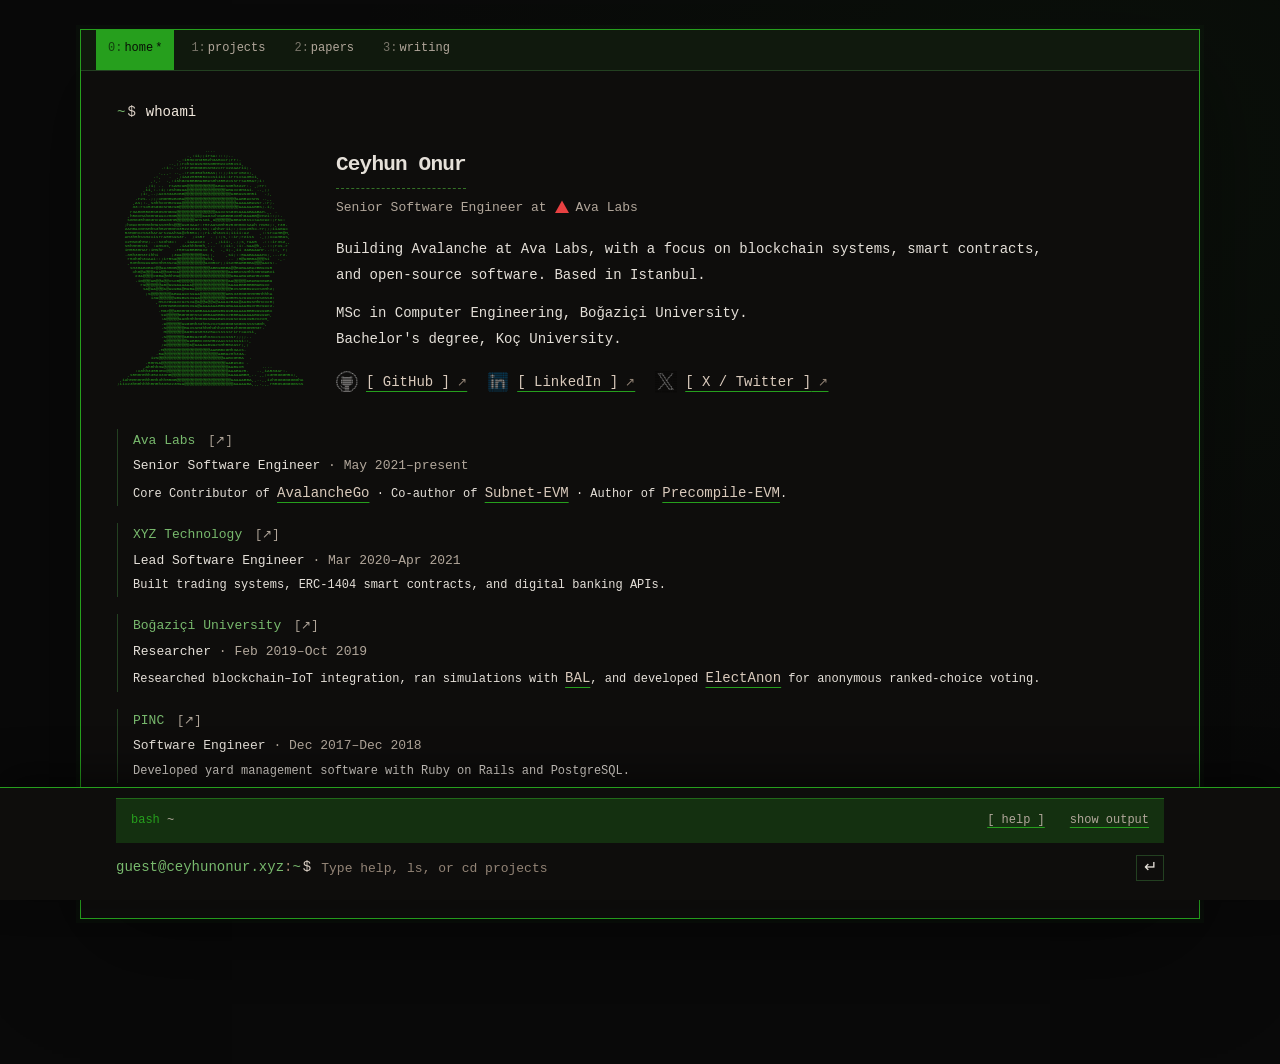
==== index.html @ acf8a9ad "Add personal website" ====
<!doctype html>
<html lang="en">
<head>
  <meta charset="utf-8"><meta name="viewport" content="width=device-width, initial-scale=1"><meta name="color-scheme" content="dark">
  <meta name="description" content="Ceyhun Onur, Senior Software Engineer at Ava Labs, building Avalanche. Selected projects, blockchain research and writing.">
  <title>Home — Ceyhun Onur</title><link rel="icon" href="assets/favicon.svg" type="image/svg+xml"><link rel="stylesheet" href="styles.css">
  <script src="terminal.js" defer></script>
</head>
<body data-shell-directory="/">
  <a class="skip-link" href="#main">Skip to content</a>
  <div class="terminal-session">
    <header class="site-header"><nav class="session-tabs" aria-label="Directories"><a href="index.html" data-directory="/" class="active" aria-current="page"><span class="tab-index">0:</span>home<span class="tab-current" aria-hidden="true">*</span></a><a href="projects/index.html" data-directory="/projects"><span class="tab-index">1:</span>projects<span class="tab-current" aria-hidden="true">*</span></a><a href="papers/index.html" data-directory="/papers"><span class="tab-index">2:</span>papers<span class="tab-current" aria-hidden="true">*</span></a><a href="writing/index.html" data-directory="/writing"><span class="tab-index">3:</span>writing<span class="tab-current" aria-hidden="true">*</span></a></nav><span class="window-title screen-reader-only">~ — bash</span></header>
    <main id="main" class="terminal-body">
<section class="boot-section" id="home" aria-labelledby="home-title">
  <div class="prompt"><span class="prompt-path">~</span><span class="prompt-dollar">$</span><span class="prompt-command">whoami</span></div>
  <div class="identity-output"><pre class="ascii-art ascii-portrait" role="img" aria-label="ASCII portrait of the site owner wearing sunglasses, in three-quarter profile.">                                  ....
                           .,:ii;;irsA::::;..
                       .,:i5H##H3552h3A5XXr;rr:.
                    ..,;;rXhS#99SHGSGMMM22X55Xsi,
                 .:i:. .;rir3MHGGGSSM32XrrX22AArii;.
                .,,,. ..,.:rX5353h35As;::;;isXrX52X;,
              .:,   .  ,;iA32555552XXsiiii:irrsXsA35Xi,
             ,:,.  .,:ishG#9BBBB&amp;BB9SHh3552XssrrsA55Ar;i:
           ,;i; ..  rsAM#9B@@@@@@@@@@@&amp;B9#SGMh322r:. ,;rr:
          ,ii,:.:i;:2ShG99&amp;@@@@@@@@@@@@@@@&amp;B9##GM3Ai. ..,;;
         ;i:,..;A2333&amp;B#BB@@@@@@@@@@@@@@@@@@&amp;BB99SGH5i   .;,
       .r2s..;;;XHGMM9B#B&amp;@@@@@@@@@@@@@@@@@@@@&amp;&amp;BB9#SHs ..,,
      ,As;:.,s3hh##HM#99&amp;@@@@@@@@@@@@@@@@@@@@@&amp;&amp;&amp;&amp;&amp;B99Sr.:r;.
      33:rsX53SGG#SHG#9B@@@@@@@@@@@@@@@@@@@@@@@&amp;&amp;&amp;&amp;&amp;&amp;BBS;.i;,
     r3AMG55GMSHGSHHGG9@@@@@@@@@@@@@@@&amp;9##SSGGS9&amp;&amp;&amp;B&amp;&amp;B&amp;H.,, .
    ,h5G#MAhGHHG99##HGB@@@@@@@@@@&amp;&amp;G32hG9BBBB#GMhG&amp;&amp;BB@#H2i::;:.
    sGHG35hGG3H#9B&amp;G3HB@@@@@@@9HssGi,9@@@@@@&amp;BB9S5ssXsA3#92:;rsX:
   ;hG9#HMMMGhM9SSH5hS@@@&amp;9H3AAr:r5rA9SGHh5253HHG#sA9h HSM2;:,r3H.
   2AHB&amp;#GHSMhS3h52HHGH335223332;ss;:Ahh2rii;:;iXX25hX.rr;;;iiAG&amp;X
   53MGH##SS3hArArs2AAhS&amp;@#h55X;:;ri.sh3Xsi;iiii:A2    ,::srXAHB@M,
   AM3h5hSSH2XisrrA5HS9S3r.  ;is5r  . ;:;s,::ir;r2iss  .,;;XXAHB9s,
   X2MSG3hM2;..:s23h3X:   .iAAAX2X ,. ,;iii:,.;;s,r&amp;&amp;5  .:::ir3S2,,
   s5hHHHH3i  :AHS3s,   .iA3hhhMHh,...  :;ii:,:i:.S&amp;&amp;@h,..::;rXs.r
   iM553HHAr:iMShr    .r5HS9BBBB9#2 i,  .,i;.,ii 3&amp;B&amp;&amp;&amp;Hr..:;:, r;
   .35h3HM3rihhi     ;39&amp;@@@@@@@@&amp;S;;,    ,si;::5&amp;&amp;B&amp;&amp;&amp;&amp;HX;,...r2.
    r53hHh3XAAi::;ir5S&amp;@@@@@@@@@@@9hi,     .. ;M@&amp;BBB&amp;@@@Si   .,.
    ,53MhG9999B#HhM3S#&amp;@@@@@@@@@@@&amp;#G5Xr;;is2MB&amp;BBBB&amp;@@@&amp;&amp;2s:.
     sH3H&amp;B#B9#@@&amp;93MGB@@@@@@@@@@@@@&amp;BB9BBB&amp;@@B9B&amp;&amp;B9#BB9#95
      XhH@&amp;@@@&amp;9&amp;@@G3M#&amp;@@@@@@@@@@@@@@@@@@@&amp;&amp;BB#SSMhh3HHG9B#i
       23&amp;@@@@#GB&amp;@BhhM9@@@@@@@@@@@@@@@@@@@@&amp;B&amp;&amp;B99B9H52#BB
       .iG@@@&amp;B@@&amp;@@#S#B@@@@@@@@@@@@@@@@@@@&amp;&amp;@@@@@&amp;B9B9GG9B9
         r9@@@@@@&amp;B@&amp;99&amp;&amp;&amp;&amp;&amp;&amp;@@@@@@@@@@@@@@&amp;&amp;&amp;&amp;BBBBBBB&amp;B9##
          s&amp;@&amp;&amp;@@@&amp;@&amp;99B&amp;@B9B&amp;@@@@@@@@@@@@@@B#SSBBB999#SGHh2;
           ;S@@@@@@@@&amp;B9&amp;&amp;9#S9&amp;&amp;@@@@@@@@@@&amp;BS33HGGHHHMMHhhhA
             i39@@@@@@9B9B9S#9&amp;&amp;@@@@@@@@@@9GMMSS#999###SGSSG:
               ,HS##G9&amp;##9#S#&amp;@&amp;@@&amp;@@&amp;@&amp;&amp;&amp;9#B&amp;&amp;@&amp;&amp;B9SMhH###M;
                iHMHSBB#GGGS#9&amp;@&amp;&amp;&amp;&amp;&amp;&amp;&amp;BB99B&amp;&amp;&amp;&amp;&amp;&amp;B9#HM#99#2.
                .MG#@@&amp;BGHHGSS9BB&amp;&amp;&amp;&amp;&amp;B9B999B&amp;&amp;&amp;&amp;&amp;BBB99999BX
                 s9@@@@@BGHHGHSS#9BB&amp;&amp;BBB9##BBB&amp;&amp;&amp;&amp;&amp;&amp;B9999H,
                 :&amp;@@@@@&amp;9GhHhhMMG9SB&amp;&amp;B9S#99S#999#9B####H,
                 .9@@@@@@&amp;9GGMh33hHS###SGGGGGSGGGSSSSSGGh,
                 .S@@@@@@@B9#SSM3hhMh3hh225552hMMHGHMM3r.
                  H@@@@@@@&amp;9BS9SHH325AXsssssrirrXAXsi,
                 .S@@@@@@@&amp;BB99#GGh33XXsXXsssr;;;;..
                  S@@@@@@@@&amp;9BBB##GSM52AAXssXsssi::,
                 ;9@@@@@@@@@&amp;@&amp;&amp;&amp;&amp;&amp;B99#SHh552Asr;,;
                .M@@@@@@@@@@@@@@@@@@&amp;&amp;BBB#GMh3AXs.
               .5&amp;@@@@@@@@@@@@@@@@@@@@@&amp;BB9#Hh33A.
             i2S@@@@@@@@@@@@@@@@@@@@@@@@@&amp;&amp;B#GMMA  .
           .5HHS&amp;@@@@@@@@@@@@@@@@@@@@@@@@@&amp;&amp;B9SGX .
          ,AhMhhH9@@@@@@@@@@@@@@@@@@@@@@@@@&amp;&amp;B9#5       ....
       :X3hh33553M#@@@@@@@@@@@@@@@@@@@@@@@@&amp;&amp;&amp;B9#5.   ..,iA533Ar:.
    ,s5MHHMhh352333HB@@@@@@@@@@@@@@@@@@@@@@&amp;&amp;&amp;&amp;&amp;BBM,.. ,,;X3MHGGGM5X;,
 ,iAhMMHHHMhhMMh3hh55GB@@@@@@@@@@@@@@@@@@@@@&amp;&amp;&amp;&amp;&amp;BBA,,..,,i2hHGGGGGGGGhA
;iiX23hMMhhhhMHMh335223H9&amp;@@@@@@@@@@@@@@@@@@@&amp;&amp;&amp;&amp;&amp;BA,,,.,,,r5MGSGGGGGSSS</pre><div class="identity-info"><h1 id="home-title">Ceyhun Onur</h1><p class="identity-subtitle">Senior Software Engineer at <a href="https://www.avalabs.org/"><img class="site-favicon" src="assets/favicons/ava-ascii.svg" alt="" width="16" height="16" decoding="async">Ava Labs</a></p><div class="bio-output" id="about"><p>Building Avalanche at Ava Labs, with a focus on blockchain systems, smart contracts, and open-source software. Based in Istanbul.</p><p>MSc in Computer Engineering, Boğaziçi University.<br>Bachelor's degree, Koç University.</p></div><div id="links" class="social-output" aria-label="Social and contact links"><a class="placeholder-link" href="https://github.com/ceyonur"><img class="site-favicon" src="assets/favicons/github-ascii.svg" alt="" width="22" height="22" decoding="async">[ GitHub ]<span aria-hidden="true"> ↗</span></a><a class="placeholder-link" href="https://www.linkedin.com/in/ceyonur"><img class="site-favicon" src="assets/favicons/linkedin-ascii.svg" alt="" width="22" height="22" decoding="async">[ LinkedIn ]<span aria-hidden="true"> ↗</span></a><a class="placeholder-link" href="https://x.com/jceyonur"><img class="site-favicon" src="assets/favicons/x-ascii.svg" alt="" width="22" height="22" decoding="async">[ X / Twitter ]<span aria-hidden="true"> ↗</span></a></div></div></div>
<dl class="career-list" aria-label="Work history"><div><dt>Ava Labs <a class="company-link" href="https://www.avalabs.org/" aria-label="Ava Labs website" title="Ava Labs website">[↗]</a></dt><dd>Senior Software Engineer <span class="career-dates">· May 2021–present</span></dd><dd class="comment">Core Contributor of <a class="placeholder-link" href="projects/index.html#project-avalanchego">AvalancheGo</a> · Co-author of <a class="placeholder-link" href="projects/index.html#project-subnet-evm">Subnet-EVM</a> · Author of <a class="placeholder-link" href="projects/index.html#project-precompile-evm">Precompile-EVM</a>.</dd></div><div><dt>XYZ Technology <a class="company-link" href="https://xyzteknoloji.com/" aria-label="XYZ Technology website" title="XYZ Technology website">[↗]</a></dt><dd>Lead Software Engineer <span class="career-dates">· Mar 2020–Apr 2021</span></dd><dd class="comment">Built trading systems, ERC-1404 smart contracts, and digital banking APIs.</dd></div><div><dt>Boğaziçi University <a class="company-link" href="https://bogazici.edu.tr/" aria-label="Boğaziçi University website" title="Boğaziçi University website">[↗]</a></dt><dd>Researcher <span class="career-dates">· Feb 2019–Oct 2019</span></dd><dd class="comment">Researched blockchain–IoT integration, ran simulations with <a class="placeholder-link" href="projects/index.html#project-bal">BAL</a>, and developed <a class="placeholder-link" href="projects/index.html#project-electanon">ElectAnon</a> for anonymous ranked-choice voting.</dd></div><div><dt>PINC <a class="company-link" href="https://kaleris.com/company/about/" aria-label="PINC company information at Kaleris" title="PINC company information at Kaleris">[↗]</a></dt><dd>Software Engineer <span class="career-dates">· Dec 2017–Dec 2018</span></dd><dd class="comment">Developed yard management software with Ruby on Rails and PostgreSQL.</dd></div><div><dt>Özgür Yazılım A.Ş. <a class="company-link" href="https://www.ozguryazilim.com.tr/" aria-label="Özgür Yazılım website" title="Özgür Yazılım website">[↗]</a></dt><dd>Software Engineer <span class="career-dates">· Sep 2015–Dec 2018</span></dd><dd class="comment">Built Java EE applications, including <a class="placeholder-link" href="https://github.com/ozguryazilimas/tekir4">Tekir</a>, and open-source platform extensions.</dd></div></dl>
</section>
<details id="command-console" class="command-console"><summary><span class="prompt"><span class="prompt-path">~</span><span class="prompt-dollar">$</span><span class="prompt-command">help <span class="block-cursor" aria-hidden="true"></span></span></span><span class="command-invitation">command reference <span class="command-state" aria-hidden="true"></span></span></summary><div class="command-help" id="command-help"><p class="comment command-help-intro"># Select a command to run it. Keyboard: Tab to select, Enter to open.</p><nav class="command-choices" aria-label="Terminal commands"><a class="command-choice" href="index.html"><code>cd ~</code><span>home directory</span><b aria-hidden="true">↵</b></a><a class="command-choice" href="projects/index.html"><code>cd ~/projects</code><span>selected repositories</span><b aria-hidden="true">↵</b></a><a class="command-choice" href="papers/index.html"><code>cd ~/papers</code><span>publications & research</span><b aria-hidden="true">↵</b></a><a class="command-choice" href="writing/index.html"><code>cd ~/writing</code><span>posts &amp; proposals</span><b aria-hidden="true">↵</b></a><a class="command-choice" href="index.html"><code>whoami</code><span>read the bio</span><b aria-hidden="true">↵</b></a><a class="command-choice" href="#links"><code>cat ~/links.txt</code><span>socials & contact</span><b aria-hidden="true">↵</b></a></nav><details class="tree-command"><summary><code>tree ~</code><span>show the directory tree</span></summary><ul class="directory-tree" aria-label="Website directory tree"><li><span aria-hidden="true">├── </span><a href="projects/index.html">projects/</a></li><li><span aria-hidden="true">├── </span><a href="papers/index.html">papers/</a></li><li><span aria-hidden="true">├── </span><a href="writing/index.html">writing/</a><ul><li><span aria-hidden="true">│   ├── </span><a href="writing/index.html#precompile-evm-post">precompile-evm.txt</a></li><li><span aria-hidden="true">│   ├── </span><a href="writing/index.html#subnet-evm-durango-post">subnet-evm-durango.txt</a></li><li><span aria-hidden="true">│   ├── </span><a href="writing/index.html#acp-224">acp-224.md</a></li><li><span aria-hidden="true">│   └── </span><a href="writing/index.html#acp-131">acp-131.md</a></li></ul></li><li><span aria-hidden="true">└── </span><a href="#links">links.txt</a></li></ul></details></div></details>

</main>
    <footer class="typed-console" id="typed-console" aria-label="Interactive website terminal" hidden>
  <div class="terminal-dock-inner">
    <div class="terminal-dock-toolbar status-bar"><span>~</span><nav class="window-actions terminal-actions" aria-label="Terminal actions"><a class="help-jump" href="#command-help">[ help ]</a><button id="terminal-toggle" type="button" aria-controls="terminal-panel" aria-expanded="false">show output</button></nav></div>
    <div id="terminal-panel" hidden><div id="terminal-output" class="terminal-transcript" role="log" aria-live="polite" aria-label="Command output"></div><p class="typed-keyboard-hint" id="terminal-keyboard-hint">Enter: run · Tab: complete · ↑/↓: history</p></div>
    <form id="terminal-form" class="typed-form"><label class="typed-prompt" id="terminal-open" for="terminal-input"><span class="prompt-user">guest@ceyhunonur.xyz</span><span class="prompt-colon">:</span><span class="prompt-path" id="typed-path">~</span><span class="prompt-dollar">$</span></label><input id="terminal-input" type="text" name="command" maxlength="200" placeholder="Type help, ls, or cd projects" autocomplete="off" autocapitalize="off" spellcheck="false" aria-label="Terminal command"><button class="terminal-submit" type="submit" aria-label="Run command">↵</button></form>
  </div>
</footer>
  </div>
  
  
</body>
</html>
---- styles.css ----
/* Static terminal with an optional local command helper. Permanent accent: #269F1D. */
:root {
  --accent: #269F1D;
  --on-accent: #081006;
  --bg: #090909;
  --screen: #0e0d0c;
  --text: #e5e0d9;
  --muted: #b2a79b;
  --faint: #938476;
  --line: color-mix(in srgb, var(--accent) 24%, #222222);
  --accent-wash: color-mix(in srgb, var(--accent) 35%, #0e0d0c);
  --mono: 'Cascadia Code', 'SFMono-Regular', Consolas, 'Liberation Mono', monospace;
  color-scheme: dark;
}
* { box-sizing: border-box; }
html { scroll-behavior: smooth; scroll-padding-top: 24px; }
body {
  margin: 0;
  min-height: 100vh;
  background: radial-gradient(ellipse at 85% 15%, color-mix(in srgb, var(--accent) 5%, transparent), transparent 50%), var(--bg);
  color: var(--text);
  font:14px/1.8 var(--mono);
  -webkit-font-smoothing: antialiased;
  padding: 29px 36px 22px;
}
a { color: inherit; text-decoration: none; }
a:hover { color: #fff; }
a:focus-visible, summary:focus-visible { outline: 1px solid #c6b9ac; outline-offset: 5px; }
::selection { background: var(--accent); color: var(--on-accent, #fff); }
h1,h2,p,pre,blockquote,dl,dd,ul { margin: 0; }
ul { list-style: none; padding: 0; }
pre { font-family: var(--mono); }
.skip-link { position: fixed; top: -80px; left: 30px; z-index: 5; background: var(--accent); padding: 8px 15px; }
.skip-link:focus { top: 10px; }
.desktop-label, .desktop-footer {
  max-width: 1120px; margin: 0 auto; display: flex; justify-content: space-between; align-items: center;
  color: var(--faint); font-size: 12px; line-height: 1.5; letter-spacing: .8px;
}
.desktop-label { margin-bottom: 13px; }
.desktop-label span:first-child::before { content: ''; display: inline-block; width: 5px; height: 5px; background: var(--accent); margin-right: 9px; }
.desktop-footer { margin-top: 13px; font-size: 12px; letter-spacing: .2px; }
.terminal-session {
  max-width: 1120px; margin: 0 auto; border: 1px solid var(--accent); background: var(--screen);
  box-shadow: 0 0 0 4px color-mix(in srgb, var(--accent) 4%, transparent), 0 30px 100px #0006; min-width: 0;
}
.window-bar {
  height: 36px; display: grid; grid-template-columns: 110px 1fr 110px; align-items: center;
  background: color-mix(in srgb, var(--accent) 24%, #0e0d0c); border-bottom: 1px solid color-mix(in srgb, var(--accent) 60%, #1a1714); padding: 0 15px; gap: 12px;
}
.window-controls { display: flex; gap: 6px; }
.window-controls i { width: 7px; height: 7px; display: block; border: 1px solid color-mix(in srgb, var(--accent) 65%, #8a7b6e); }
.window-controls i:first-child { background: var(--accent); border-color: var(--accent); }
.window-title { font-size: 12px; text-align: center; color: #bba89b; overflow: hidden; white-space: nowrap; text-overflow: ellipsis; }
.window-mode { color: var(--faint); font-size: 12px; text-align: right; }
.session-tabs { display: flex; flex-wrap: wrap; align-items: stretch; min-height: 37px; background: color-mix(in srgb, var(--accent) 8%, #0e0d0c); border-bottom: 1px solid var(--line); padding: 0 15px; gap: 5px; }
.session-name { font-size: 12px; line-height: 37px; color: var(--muted); margin-right: 21px; }
.session-tabs a { font-size: 12px; padding: 8px 12px; color: var(--muted); border-bottom: 2px solid transparent; display: flex; gap: 2px; align-items: center; }
.session-tabs a.active { background: var(--accent); border-color: var(--accent); color: var(--on-accent, #f4e5dc); }
.session-tabs a:hover { background: color-mix(in srgb, var(--accent) 40%, #181511); color: #fff; }
.session-tabs a.active:hover { background: var(--accent); }
.tab-index { opacity: .65; }
.location-bar { display: flex; justify-content: space-between; align-items: center; gap: 14px; padding: 16px 36px 0; }
.breadcrumb { display: flex; flex-wrap: wrap; gap: 9px; color: var(--muted); font-size: 12px; }
.breadcrumb a { text-decoration: underline; text-decoration-color: var(--accent); text-underline-offset: 4px; }
.breadcrumb>span:not(:last-child) { color: var(--faint); }
.sample-badge { font-size: 12px; letter-spacing: .8px; color: var(--faint); white-space: nowrap; }
.terminal-body { padding: 28px 36px 24px; min-height: 520px; position: relative; }
.prompt { display: flex; flex-wrap: wrap; align-items: baseline; font-size: 12px; line-height: 1.9; }
.prompt-user { color: #d3bbae; }
.at, .prompt-colon { color: #9d7d69; }
.prompt-path { color: #b8a69a; }
.prompt-dollar { color: #d6cbc1; margin: 0 10px 0 2px; }
.prompt-command { color: #f2e9de; overflow-wrap: anywhere; }
.identity-output { display: grid; grid-template-columns: 286px minmax(0,1fr); gap: 35px; padding: 26px 0 16px; align-items: center; }
.ascii-art { font:16px/1.21 var(--mono); letter-spacing: 0; white-space: pre; color: var(--accent); text-shadow: 0 0 24px color-mix(in srgb, var(--accent) 20%, transparent); }
.identity-info { max-width: 510px; }
.identity-info h1 { font-size: 21px; line-height: 1.5; font-weight: 600; letter-spacing: -.8px; display: inline-block; padding-bottom: 7px; border-bottom: 1px dashed color-mix(in srgb, var(--accent) 55%, #443b33); }
.identity-subtitle { font-size: 12px; color: var(--muted); margin-top: 7px; }
.profile-data { margin-top: 15px; font-size: 12px; }
.profile-data>div { display: grid; grid-template-columns: 80px 1fr; gap: 12px; margin-top: 3px; }
.profile-data dt { color: var(--faint); }
.profile-data dt::after { content: ':'; }
.profile-data dd { color: var(--text); }
.status-square { width: 5px; height: 5px; display: inline-block; margin-left: 8px; background: var(--accent); vertical-align: middle; }
.terminal-section { margin-top: 30px; scroll-margin-top: 25px; }
.command-output { padding: 12px 0 0 17px; border-left: 1px solid color-mix(in srgb, var(--accent) 36%, #211d18); margin: 10px 0 0 0; }
.bio-output { max-width: 790px; font-size: 12px; line-height: 1.9; }
.comment { color: var(--faint); font-size: 12px; line-height: 1.9; }
.bio-output .comment { margin-top: 11px; }
.output-caption { font-weight: 400; font-size: 12px; color: var(--faint); margin: 10px 0 7px; }
.file-list { border-top: 1px solid var(--line); border-bottom: 1px solid var(--line); margin-top: 10px; }
.file-row { display: grid; grid-template-columns: 94px 48px minmax(160px,1fr) minmax(180px,1.25fr) 18px; align-items: baseline; column-gap: 17px; padding: 11px 10px; font-size: 12px; border-bottom: 1px solid color-mix(in srgb, var(--accent) 14%, #22201c); }
.file-row:last-child { border-bottom: 0; }
.file-row:hover { background: color-mix(in srgb, var(--accent) 9%, transparent); }
.permissions { color: var(--faint); font-size: 12px; }
.file-owner { color: var(--muted); font-size: 12px; }
.file-name { color: #e5cdbb; font-weight: 500; width: fit-content; text-decoration: underline; text-decoration-color: var(--accent); text-underline-offset: 5px; text-decoration-thickness: 2px; overflow-wrap: anywhere; }
.file-name:hover { color: #fff; background: var(--accent); }
.file-description { color: var(--muted); font-size: 12px; }
.file-arrow { color: #a17c65; text-align: right; font-size: 12px; }
.social-output { display: flex; flex-wrap: wrap; gap: 24px; padding: 12px 0 0 17px; }
.placeholder-link { color: #d9cabc; font-size: 12px; display: inline-block; text-decoration: underline; text-decoration-color: var(--accent); text-underline-offset: 5px; }
.placeholder-link>span { color: var(--faint); font-size: 12px; }
.placeholder-link:hover { color: #fff; background: color-mix(in srgb, var(--accent) 20%, transparent); }
.exit-prompt { margin-top: 33px; padding-top: 14px; border-top: 1px solid var(--line); display: flex; justify-content: space-between; align-items: baseline; gap: 16px; }
.block-cursor { display: inline-block; width: 7px; height: 12px; background: var(--accent); vertical-align: middle; animation: cursor 1.5s steps(1) infinite; }
.navigation-hint { font-size: 12px; color: var(--faint); text-align: right; }
.status-bar { display: flex; align-items: center; gap: 16px; padding: 8px 15px; border-top: 1px solid color-mix(in srgb, var(--accent) 60%, #1a1714); background: color-mix(in srgb, var(--accent) 24%, #0e0d0c); color: #a99483; font-size: 12px; }
.status-bar>a { color: #e1c7b7; }
.status-right { margin-left: auto; }
.footer-divider { color: color-mix(in srgb, var(--accent) 40%, #695c4f); margin: 0 12px; }
.template-notice { display: none; padding: 18px; background: color-mix(in srgb, var(--accent) 25%, #13120f); border: 1px solid var(--accent); margin-top: 24px; scroll-margin-top: 24px; }
.template-notice:target { display: block; }
.template-notice h2 { font-size: 12px; font-weight: 500; }
.template-notice p { font-size: 12px; color: var(--muted); max-width: 700px; margin: 8px 0 12px; }
.template-notice a { font-size: 12px; text-decoration: underline; text-underline-offset: 4px; }
.parent-command { display: inline-flex; gap: 9px; font-size: 12px; color: var(--text); margin-bottom: 28px; }
.parent-command>span:first-child { color: var(--faint); }
.parent-command:hover { background: color-mix(in srgb, var(--accent) 20%, transparent); }
.command-comment { color: var(--faint); font-size: 12px; margin-left: 8px; }
.page-title { font-size: 24px; line-height: 1.5; font-weight: 500; letter-spacing: -.8px; margin-top: 17px; }
.page-title>span { color: var(--accent); margin-left: 3px; }
.page-intro { margin-top: 5px; }
.directory-index { margin-top: 22px; }
.sample-tag { font-size: 12px; letter-spacing: .7px; color: var(--faint); }
.command-output h2 { font-size: 16px; font-weight: 500; line-height: 1.7; margin-top: 5px; letter-spacing: -.4px; }
.command-output>p { color: var(--muted); font-size: 12px; max-width: 750px; margin-top: 7px; line-height: 1.9; }
.record-meta { display: flex; flex-wrap: wrap; gap: 20px; font-size: 12px; color: var(--faint); margin: 12px 0; }
.publication { display: grid; grid-template-columns: 60px minmax(0,1fr); gap: 24px; padding: 26px 0; border-bottom: 1px solid var(--line); }
.publication-index { font-size: 12px; color: #bd9f89; padding-top: 3px; }
.publication-index span { display: block; font-size: 12px; color: var(--faint); margin-top: 9px; }
.publication-content h2 { font-size: 16px; line-height: 1.6; font-weight: 500; margin-top: 6px; max-width: 780px; }
.authors { font-size: 12px; color: var(--muted); margin-top: 10px; }
.venue { font-size: 12px; color: var(--faint); margin-top: 3px; }
.publication-links { display: flex; gap: 20px; margin-top: 15px; }
.abstract { margin-top: 17px; }
.abstract p { border-left: 2px solid var(--accent); padding: 10px 14px; background: color-mix(in srgb, var(--accent) 16%, #11100e); font-size: 12px; color: var(--muted); max-width: 760px; line-height: 1.9; }
.article-preview { padding-top: 14px; padding-bottom: 9px; }
.inline-command { display: inline-block; margin-top: 20px; font-size: 12px; color: #e4c5af; background: color-mix(in srgb, var(--accent) 28%, #17130f); padding: 4px 9px; border-left: 2px solid var(--accent); }
.inline-command>span { color: var(--faint); margin-left: 12px; }
.inline-command:hover { background: var(--accent); color: #fff; }
.note-output { margin-top: 28px; display: grid; grid-template-columns: 55px 1fr; gap: 22px; padding: 25px 0; border-top: 1px solid var(--line); border-bottom: 1px solid var(--line); }
.note-index { color: #ba9c85; font-size: 12px; padding-top: 3px; }
.note-index>span { display: block; font-size: 12px; color: var(--faint); margin-top: 9px; }
.note-output blockquote { max-width: 680px; font-size: 19px; letter-spacing: -.6px; line-height: 1.7; border-left: 2px solid var(--accent); padding-left: 18px; }
.note-output .comment { margin: 16px 0; font-size: 12px; }
.article-body { max-width: 950px; }
.article-heading { padding: 23px 0 24px 17px; border-left: 1px solid color-mix(in srgb, var(--accent) 36%, #211d18); margin-top: 14px; }
.article-heading h1 { font-size: 30px; line-height: 1.4; letter-spacing: -1px; font-weight: 500; max-width: 700px; margin-top: 10px; }
.article-lead { font-size: 13px; color: var(--muted); max-width: 730px; margin-top: 16px; line-height: 1.9; }
.article-copy { max-width: 760px; padding-left: 18px; }
.article-copy p { font-size: 12px; line-height: 2; color: #c9beb2; margin-top: 22px; }
.article-copy h2 { font-size: 19px; font-weight: 500; letter-spacing: -.5px; margin-top: 34px; }
.article-copy h2>span { color: #a58c78; font-weight: 400; margin-right: 8px; }
.article-copy blockquote { margin-top: 25px; border-left: 2px solid var(--accent); padding: 16px 20px; background: color-mix(in srgb, var(--accent) 23%, #16130f); color: #dbcbba; font-size: 12px; line-height: 1.9; }
.article-copy .article-end { border-top: 1px solid var(--line); padding-top: 20px; margin-top: 32px; color: var(--faint); font-size: 12px; }
@keyframes cursor { 0%,60% { opacity: 1; } 61%,100% { opacity: 0; } }
@media(min-width:1500px) {
  body { padding-top: 44px; }
  .terminal-body { padding: 33px 44px 27px; }
  .location-bar { padding: 18px 44px 0; }
  .identity-output { grid-template-columns: 315px 1fr; gap: 45px; padding-top: 30px; }
  .ascii-art { font-size: 18px; }
}
@media(max-width:940px) {
  body { padding: 20px 22px; }
  .terminal-body { padding: 25px 26px; }
  .location-bar { padding-left: 26px; padding-right: 26px; }
  .identity-output { grid-template-columns: 240px 1fr; gap: 24px; }
  .ascii-art { font-size: 13px; }
  .identity-subtitle { font-size: 12px; }
  .profile-data { font-size: 12px; }
  .profile-data>div { grid-template-columns: 65px 1fr; gap: 8px; }
  .file-row { grid-template-columns: 84px 35px minmax(150px,1fr) minmax(120px,1fr) 12px; gap: 12px; }
  .session-name { margin-right: 8px; }
  .session-tabs a { padding-left: 9px; padding-right: 9px; }
  .file-owner { font-size: 12px; }
}
@media(max-width:700px) {
  body { padding: 12px 12px 16px; }
  .desktop-label { margin-bottom: 10px; font-size: 12px; letter-spacing: .4px; }
  .window-bar { height: 32px; grid-template-columns: 42px minmax(0,1fr) 42px; padding: 0 10px; gap: 6px; }
  .window-controls { gap: 4px; }
  .window-controls i { width: 5px; height: 5px; }
  .window-title { font-size: 12px; }
  .window-mode { display: none; }
  .session-tabs { padding: 0 7px; gap: 0; min-height: 34px; justify-content: space-between; }
  .session-name { display: none; }
  .session-tabs a { padding: 8px 7px; font-size: 12px; }
  .location-bar { padding: 12px 18px 0; gap: 10px; align-items: start; }
  .breadcrumb { font-size: 12px; gap: 6px; }
  .sample-badge { font-size: 12px; line-height: 1.9; letter-spacing: .3px; }
  .terminal-body { padding: 23px 18px 20px; min-height: 480px; }
  .prompt { font-size: 12px; line-height: 1.8; }
  .prompt-dollar { margin-right: 7px; }
  .identity-output { grid-template-columns: 1fr; gap: 25px; padding: 25px 0 7px; }
  .ascii-art { font-size: 15px; line-height: 1.2; }
  .identity-info h1 { font-size: 21px; }
  .identity-subtitle { font-size: 12px; }
  .profile-data { font-size: 12px; }
  .profile-data>div { grid-template-columns: 72px 1fr; gap: 9px; margin-top: 4px; }
  .terminal-section { margin-top: 26px; }
  .command-output { padding-left: 12px; }
  .bio-output { font-size: 12px; }
  .comment { font-size: 12px; }
  .desktop-break { display: none; }
  .output-caption { font-size: 12px; margin-top: 10px; }
  .file-row { grid-template-columns: minmax(0,1fr) 14px; column-gap: 10px; row-gap: 3px; padding: 12px 5px; }
  .permissions,.file-owner { display: none; }
  .file-name { grid-column: 1; grid-row: 1; font-size: 12px; max-width: 100%; }
  .file-description { grid-column: 1; grid-row: 2; font-size: 12px; }
  .file-arrow { grid-column: 2; grid-row: 1/3; align-self: center; }
  .social-output { gap: 17px; padding-left: 12px; }
  .placeholder-link { font-size: 12px; }
  .social-output .placeholder-link { font-size: 12px; }
  .exit-prompt { margin-top: 28px; flex-wrap: wrap; gap: 8px; }
  .navigation-hint { text-align: left; font-size: 12px; width: 100%; }
  .status-bar { padding: 8px 10px; font-size: 12px; gap: 10px; }
  .footer-divider { margin: 0 6px; }
  .status-right { font-size: 12px; }
  .desktop-footer { font-size: 12px; gap: 12px; }
  .parent-command { font-size: 12px; margin-bottom: 23px; gap: 6px; }
  .command-comment { font-size: 12px; margin-left: 4px; }
  .page-title { font-size: 21px; margin-top: 17px; }
  .page-intro { font-size: 12px; margin-top: 6px; }
  .command-output h2 { font-size: 15px; }
  .command-output>p { font-size: 12px; }
  .record-meta { font-size: 12px; gap: 14px; }
  .publication { grid-template-columns: 33px minmax(0,1fr); gap: 12px; padding: 23px 0; }
  .publication-index { font-size: 12px; }
  .publication-index>span { font-size: 12px; }
  .publication-content h2 { font-size: 14px; }
  .authors { font-size: 12px; }
  .venue { font-size: 12px; }
  .abstract p { font-size: 12px; padding: 10px 12px; }
  .note-output { grid-template-columns: 28px minmax(0,1fr); gap: 13px; }
  .note-index { font-size: 12px; }
  .note-index>span { font-size: 12px; }
  .note-output blockquote { font-size: 16px; padding-left: 12px; }
  .note-output .comment { font-size: 12px; }
  .article-heading { padding-left: 12px; }
  .article-heading h1 { font-size: 25px; }
  .article-lead { font-size: 12px; }
  .article-copy { padding-left: 0; }
  .article-copy p { font-size: 12px; }
  .article-copy h2 { font-size: 17px; }
  .article-copy blockquote { font-size: 12px; padding: 14px; }
  .article-copy .article-end { font-size: 12px; }
}
@media(max-width:360px) {
  body { padding-left: 7px; padding-right: 7px; }
  .terminal-body { padding-left: 13px; padding-right: 13px; }
  .session-tabs a { padding-left: 5px; padding-right: 5px; }
  .ascii-art { font-size: 13px; }
  .profile-data { font-size: 12px; }
}
@media(prefers-reduced-motion:reduce) {
  html { scroll-behavior: auto; }
  .block-cursor { animation: none; }
}

/* The classic portrait is 72 columns of actual text, with no image or script. */
.identity-output:has(.ascii-portrait) {
  grid-template-columns: 195px minmax(0, 1fr);
  gap: 24px;
  padding-top: 24px;
  padding-bottom: 8px;
}
.ascii-art.ascii-portrait {
  font-family: Consolas, 'Liberation Mono', monospace;
  font-size: 4.32px;
  font-weight: 400;
  line-height: 1;
  letter-spacing: 0;
  color: var(--accent);
  text-shadow: none;
  width: fit-content;
  max-width: 100%;
}
@media(max-width:940px) {
  .identity-output:has(.ascii-portrait) { grid-template-columns: 172px minmax(0, 1fr); gap: 20px; }
  .ascii-art.ascii-portrait { font-size: 3.84px; }
}
@media(max-width:700px) {
  .identity-output:has(.ascii-portrait) { grid-template-columns: minmax(0, 1fr); gap: 25px; }
  .ascii-art.ascii-portrait { font-size: clamp(2.64px, 0.816vw, 4.32px); }
}

/* Native command console: details/summary, normal links, and keyboard navigation. */
.skip-link{color:var(--on-accent)}
.session-tabs a.active:hover,.file-name:hover,.inline-command:hover{color:var(--on-accent)}
.prompt-user,.prompt-path{color:color-mix(in srgb,var(--accent) 55%,#ddd8ce)}
.window-mode.help-jump{color:var(--muted);text-decoration:underline;text-decoration-color:var(--accent);text-underline-offset:4px}
.command-console{margin-top:30px;border-top:1px solid var(--line);scroll-margin-top:24px}
.command-console>summary{list-style:none;display:flex;justify-content:space-between;align-items:center;gap:16px;padding:14px 0 5px;cursor:pointer}
.command-console>summary::-webkit-details-marker{display:none}
.command-console>summary:focus-visible{outline:1px solid #c6b9ac;outline-offset:5px}
.command-console>summary:hover .prompt-command{text-decoration:underline;text-decoration-color:var(--accent);text-underline-offset:4px}
.command-invitation{font-size: 12px;color:var(--muted);white-space:nowrap}
.command-state::after{content:'[+]';margin-left:8px;color:var(--text)}
.command-console[open] .command-state::after{content:'[−]'}
.command-help{margin:12px 0 0;padding:13px 17px 15px;border-left:2px solid var(--accent);background:color-mix(in srgb,var(--accent) 4%,var(--screen))}
.command-help-intro{font-size: 12px;margin-bottom:13px}
.command-choices{display:flex;flex-direction:column;gap:1px}
.command-choice{display:grid;grid-template-columns:210px minmax(0,1fr) 14px;gap:20px;align-items:baseline;padding:7px 8px;font-size: 12px}
.command-choice code,.tree-command code{font:inherit;color:var(--text)}
.command-choice>span{font-size: 12px;color:var(--muted)}
.command-choice>b{font-weight:400;color:var(--muted);font-size: 12px}
.command-choice:hover,.command-choice:focus-visible{background:color-mix(in srgb,var(--accent) 16%,transparent)}
.tree-command{margin-top:12px;border-top:1px solid var(--line);padding-top:10px}
.tree-command>summary{display:list-item;cursor:pointer;width:fit-content;font-size: 12px;margin-left:8px}
.tree-command>summary>span{font-size: 12px;color:var(--muted);margin-left:20px}
.directory-tree{margin:12px 0 0 8px;font-size: 12px;line-height:2;color:var(--muted)}
.directory-tree>li>ul{margin-left:0}.directory-tree li>span{white-space:pre;color:var(--faint)}
.directory-tree a{text-decoration:underline;text-decoration-color:var(--accent);text-underline-offset:4px;color:var(--text)}
@media(max-width:700px){.command-console>summary{gap:10px;align-items:baseline;flex-wrap:wrap}.command-invitation{font-size: 12px}.command-help{padding:12px 9px}.command-help-intro{font-size: 12px}.command-choice{grid-template-columns:minmax(0,1fr) 12px;gap:2px 8px;padding:8px 5px;font-size: 12px}.command-choice>span{grid-column:1;grid-row:2;font-size: 12px}.command-choice>b{grid-column:2;grid-row:1/3}.tree-command>summary{font-size: 12px}.tree-command>summary>span{font-size: 12px;margin-left:8px}.directory-tree{font-size: 12px}}

/* Optional typed navigator, integrated into the page's final prompt line. */
.typed-console[hidden]{display:none!important}
#terminal-open{display:none}.has-command-reader #terminal-open{display:flex}
.has-command-reader .command-console{display:none}
.window-bar{grid-template-columns:110px minmax(0,1fr) 160px}
.window-actions{display:flex;justify-content:flex-end;gap:15px;font-size: 12px;white-space:nowrap}
.window-actions>a{color:var(--muted);text-decoration:underline;text-decoration-color:var(--accent);text-underline-offset:4px}
.typed-console{margin-top:30px;padding-top:15px;border-top:1px solid var(--line);scroll-margin-top:24px}
.terminal-transcript{padding:0;margin:0 0 12px}
.terminal-result{font:14px/1.8 var(--mono);color:var(--text);margin:0 0 12px;white-space:pre-wrap;overflow-wrap:anywhere}
.terminal-echo{color:color-mix(in srgb,var(--accent) 55%,#ddd8ce);margin-bottom:3px}
.terminal-error{color:#e5bca3}.terminal-welcome{font-size: 12px;color:var(--muted)}
.typed-form{display:flex;align-items:center;gap:0;padding:5px 0;margin:0}
.typed-prompt{display:flex;align-items:baseline;font:14px/1.7 var(--mono);white-space:nowrap;flex-shrink:0}
.typed-form input{min-width:0;flex:1;width:100%;background:transparent;border:0;border-radius:0;padding:3px 0;color:#f1efe7;font:14px/1.5 var(--mono);caret-color:var(--accent)}
.typed-form input::placeholder{color:var(--faint);font-size: 12px}
.typed-form input:focus{outline:none}
.typed-form:focus-within .typed-prompt{color:var(--accent)}
.terminal-submit{flex-shrink:0;border:1px solid var(--line);background:transparent;color:var(--text);font:16px/1 var(--mono);width:28px;height:26px;margin-left:10px;cursor:pointer}
.terminal-submit:hover{background:var(--accent);color:var(--on-accent)}
.typed-keyboard-hint{font:14px/1.6 var(--mono);color:var(--faint);margin:0 0 7px}
.typed-console button:focus-visible{outline:1px solid #c6b9ac;outline-offset:3px}
@media(max-width:700px){.window-bar{grid-template-columns:30px minmax(0,1fr) 112px}.window-actions{display:flex;gap:7px;font-size: 12px}.window-title{font-size: 12px}.typed-console{margin-top:26px}.typed-form{display:grid;grid-template-columns:minmax(0,1fr) 28px;gap:5px 8px}.typed-prompt{font-size: 12px;grid-column:1/-1;width:auto;white-space:normal;flex-wrap:wrap}.typed-form input{grid-column:1;flex:none;width:100%;font-size: 16px}.typed-form input::placeholder{font-size: 12px}.terminal-submit{grid-column:2;margin-left:0}.terminal-result{font-size: 12px}.typed-keyboard-hint{font-size: 12px}}

/* Readable text, compact ASCII link icons, and native experience output. */
.identity-info { max-width: 720px; min-width: 0; }
.identity-output:has(.ascii-portrait) { align-items: start; }
.bio-output { font-size: 14px; line-height: 1.85; margin-top: 18px; }
.bio-output p + p { margin-top: 12px; }
.bio-output .placeholder-link { font-size: inherit; }
.command-output > p, .abstract p, .article-copy p, .article-copy blockquote { font-size: 14px; }
.prompt, .typed-prompt, .file-name, .placeholder-link, .inline-command { font-size: 14px; }
.identity-subtitle, .profile-data { font-size: 13px; }
.profile-data > div { grid-template-columns: 80px minmax(0, 1fr); }
.file-row { grid-template-columns: 100px 70px minmax(175px, 1fr) minmax(190px, 1.25fr) 18px; gap: 14px; }
.window-bar { grid-template-columns: 30px minmax(0,1fr) 190px; height: 44px; }
.window-actions { font-size: 12px; }
.typed-form input { font-size: 16px; }
.typed-keyboard-hint { font-size: 12px; }
.typed-form input::placeholder { font-size: 13px; }
.social-output { align-items: center; gap: 20px 28px; }
.publication-links { flex-wrap: wrap; }
@media(max-width:1000px) {
  .file-row { grid-template-columns: 96px 65px minmax(0,1fr) 18px; gap: 8px 12px; }
  .file-description { grid-column: 3; grid-row: 2; }
  .file-arrow { grid-column: 4; grid-row: 1/3; }
}
@media(max-width:700px) {
  .window-bar { height: auto; min-height: 67px; grid-template-columns: 24px minmax(0,1fr); gap: 3px 8px; padding-top: 8px; padding-bottom: 8px; }
  .window-controls { grid-column: 1; grid-row: 1; }
  .window-title { grid-column: 2; grid-row: 1; text-align: left; }
  .window-actions { grid-column: 2; grid-row: 2; justify-content: flex-start; gap: 18px; }
  .session-tabs a { font-size: 12px; }
  .location-bar { flex-wrap: wrap; }
  .sample-badge { white-space: normal; }
  .desktop-label { flex-wrap: wrap; gap: 5px 12px; }
  .desktop-footer { flex-wrap: wrap; }
  .status-bar { flex-wrap: wrap; }
  .status-right { margin-left: 0; width: 100%; font-size: 12px; }
  .file-row { grid-template-columns: minmax(0,1fr) 18px; }
  .file-name, .file-description { grid-column: 1; }
  .file-arrow { grid-column: 2; }
  .social-output .placeholder-link { font-size: 14px; }
  .typed-prompt { font-size: 13px; }
  .command-choice { grid-template-columns: minmax(0,1fr) 14px; }
  .tree-command > summary > span { display: block; margin-left: 0; }
}

/* Static, local favicon glyph art and a terminal table inside whoami. */
.site-favicon { display: inline-block; width: 22px; height: 22px; object-fit: contain; vertical-align: middle; margin-right: 8px; }
.whoami-career { margin-top: 26px; }
.terminal-table-wrap { max-width: 100%; overflow-x: auto; padding-bottom: 4px; scrollbar-color: var(--accent) var(--screen); }
.terminal-table-wrap:focus-visible { outline: 1px solid var(--accent); outline-offset: 4px; }
.terminal-table { width: max-content; font: 13px/1.75 var(--mono); color: var(--text); white-space: pre; letter-spacing: 0; }
.table-scroll-hint { display: none; color: var(--faint); font-size: 12px; }
.screen-reader-only { position: absolute; width: 1px; height: 1px; overflow: hidden; clip-path: inset(50%); white-space: nowrap; }
@media(max-width:700px) {
  .table-scroll-hint { display: block; margin-top: 5px; }
}

/* One continuous static terminal session and its bottom command dock. */
html { scroll-padding-bottom: 160px; }
.overview-section { margin-top: 54px; padding-top: 32px; border-top: 1px solid var(--line); scroll-margin-top: 24px; }
.overview-section .page-title { margin-top: 12px; }
.tab-current { display: none; }
.session-tabs a.active .tab-current { display: inline; }
.career-list { margin-top: 26px; font-size: 13px; }
.career-list > div { margin: 0 0 17px; padding-left: 15px; border-left: 1px solid var(--line); }
.career-list dt { color: color-mix(in srgb,var(--accent) 55%,#ddd8ce); font-weight: 500; }
.career-list dd { color: var(--text); margin-top: 2px; }
.career-dates { color: var(--muted); }
.command-output h3, .publication-content h3 { font-size: 18px; font-weight: 500; line-height: 1.6; margin-top: 5px; }
.command-output .project-role { color: color-mix(in srgb,var(--accent) 55%,#ddd8ce); font-size: 14px; margin: 4px 0 10px; }
.has-command-reader { padding-bottom: 145px; }
.has-command-reader.terminal-output-open { padding-bottom: calc(145px + min(40vh, 360px)); }
.typed-console { position: fixed; z-index: 10; left: 0; right: 0; bottom: 0; margin: 0; padding: 10px 24px 12px; border-top: 1px solid var(--accent); background: var(--screen); box-shadow: 0 -12px 40px #0008; }
.terminal-dock-inner { max-width: 1048px; margin: 0 auto; }
.terminal-dock-toolbar { display: flex; align-items: center; justify-content: space-between; gap: 16px; margin-bottom: 5px; font-size: 12px; color: var(--muted); }
.terminal-dock-toolbar > span::before { content: 'bash '; color: var(--accent); }
.terminal-dock-toolbar button { border: 0; padding: 3px 0 3px 10px; background: transparent; color: var(--muted); font: inherit; cursor: pointer; text-decoration: underline; text-decoration-color: var(--accent); text-underline-offset: 4px; }
.terminal-dock-toolbar button:hover { color: var(--text); }
.terminal-transcript { max-height: min(40vh, 360px); overflow-y: auto; overscroll-behavior: contain; margin: 8px 0 4px; scrollbar-color: var(--accent) var(--screen); }
.terminal-result { margin-bottom: 10px; }
.typed-keyboard-hint { margin-top: 6px; margin-bottom: 8px; }
.typed-form { display: flex; align-items: center; gap: 0; }
.typed-prompt { width: auto; flex-shrink: 0; }
.typed-form input { width: 100%; flex: 1; min-width: 0; }
.typed-console [hidden] { display: none !important; }
@media(max-width:700px) {
  .overview-section { margin-top: 38px; padding-top: 24px; }
  .has-command-reader { padding-bottom: 155px; }
  .has-command-reader.terminal-output-open { padding-bottom: calc(155px + min(40vh, 360px)); }
  .typed-console { padding: 9px 16px 12px; }
  .typed-form { display: flex; flex-wrap: wrap; gap: 4px 0; }
  .typed-prompt { flex-basis: 100%; font-size: 13px; }
  .typed-form input { flex-basis: calc(100% - 42px); width: calc(100% - 42px); }
  .terminal-submit { margin-left: 10px; }
  .career-dates { display: block; }
}

/* Restored directory pages; the homepage contains only whoami and its output. */
.identity-subtitle .site-favicon { width: 16px; height: 16px; margin-right: 5px; }
.identity-info .social-output { margin-top: 17px; padding: 0; gap: 12px 20px; }
.company-link { display: inline-block; margin-left: 5px; color: var(--muted); font-size: 12px; font-weight: 400; }
.company-link:hover { color: var(--text); }
.directory-entry h2, .publication-content h2 { font-size: 18px; font-weight: 500; line-height: 1.6; }
.directory-page > section:first-child > .page-title { margin-top: 12px; }


/* Directory tabs and terminal actions share one header. */
.site-header {
  display: flex;
  flex-wrap: wrap;
  align-items: center;
  background: color-mix(in srgb, var(--accent) 8%, #0e0d0c);
  border-bottom: 1px solid var(--line);
}
.site-header .session-tabs { flex: 1 1 auto; border-bottom: 0; background: transparent; }
.site-header .window-actions { padding: 8px 15px; gap: 15px; margin-left: auto; }
@media(max-width:700px) {
  .site-header .session-tabs { flex-basis: 100%; }
  .site-header .window-actions { padding: 6px 14px 9px; }
}
.terminal-actions { align-items: center; margin-left: auto; }

.directory-entry { scroll-margin-top: 24px; }
.directory-page .prompt { font-size: 13px; }
.directory-entry .prompt-command { display: inline-block; }
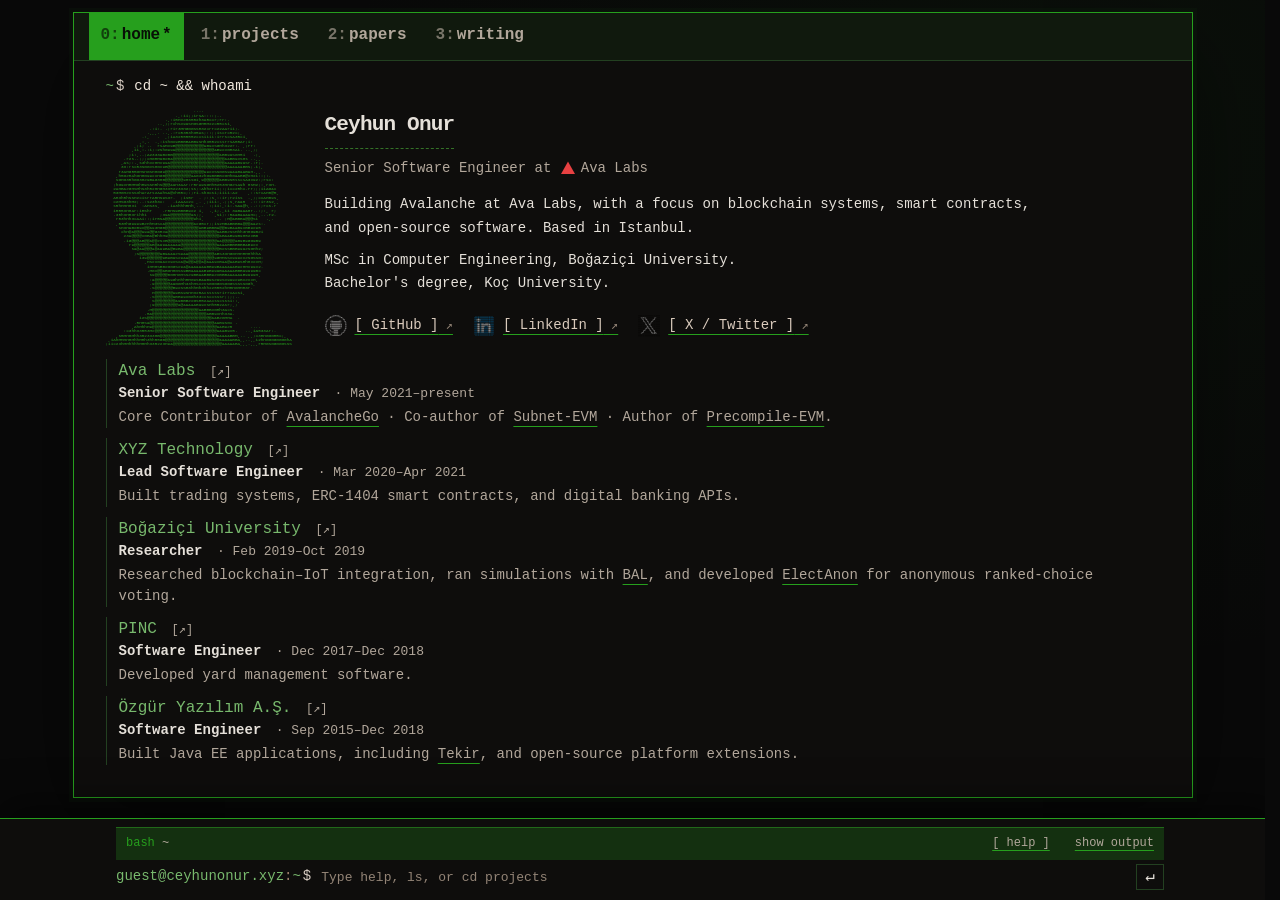
==== commit a1894bd8: "Refine site layout and navigation" ====
--- a/index.html
+++ b/index.html
@@ -4,7 +4,7 @@
   <meta charset="utf-8"><meta name="viewport" content="width=device-width, initial-scale=1"><meta name="color-scheme" content="dark">
   <meta name="description" content="Ceyhun Onur, Senior Software Engineer at Ava Labs, building Avalanche. Selected projects, blockchain research and writing.">
   <title>Home — Ceyhun Onur</title><link rel="icon" href="assets/favicon.svg" type="image/svg+xml"><link rel="stylesheet" href="styles.css">
-  <script src="terminal.js" defer></script>
+  <script src="terminal.js?v=5" defer></script>
 </head>
 <body data-shell-directory="/">
   <a class="skip-link" href="#main">Skip to content</a>
@@ -68,7 +68,7 @@
     ,s5MHHMhh352333HB@@@@@@@@@@@@@@@@@@@@@@&amp;&amp;&amp;&amp;&amp;BBM,.. ,,;X3MHGGGM5X;,
  ,iAhMMHHHMhhMMh3hh55GB@@@@@@@@@@@@@@@@@@@@@&amp;&amp;&amp;&amp;&amp;BBA,,..,,i2hHGGGGGGGGhA
 ;iiX23hMMhhhhMHMh335223H9&amp;@@@@@@@@@@@@@@@@@@@&amp;&amp;&amp;&amp;&amp;BA,,,.,,,r5MGSGGGGGSSS</pre><div class="identity-info"><h1 id="home-title">Ceyhun Onur</h1><p class="identity-subtitle">Senior Software Engineer at <a href="https://www.avalabs.org/"><img class="site-favicon" src="assets/favicons/ava-ascii.svg" alt="" width="16" height="16" decoding="async">Ava Labs</a></p><div class="bio-output" id="about"><p>Building Avalanche at Ava Labs, with a focus on blockchain systems, smart contracts, and open-source software. Based in Istanbul.</p><p>MSc in Computer Engineering, Boğaziçi University.<br>Bachelor's degree, Koç University.</p></div><div id="links" class="social-output" aria-label="Social and contact links"><a class="placeholder-link" href="https://github.com/ceyonur"><img class="site-favicon" src="assets/favicons/github-ascii.svg" alt="" width="22" height="22" decoding="async">[ GitHub ]<span aria-hidden="true"> ↗</span></a><a class="placeholder-link" href="https://www.linkedin.com/in/ceyonur"><img class="site-favicon" src="assets/favicons/linkedin-ascii.svg" alt="" width="22" height="22" decoding="async">[ LinkedIn ]<span aria-hidden="true"> ↗</span></a><a class="placeholder-link" href="https://x.com/jceyonur"><img class="site-favicon" src="assets/favicons/x-ascii.svg" alt="" width="22" height="22" decoding="async">[ X / Twitter ]<span aria-hidden="true"> ↗</span></a></div></div></div>
-<dl class="career-list" aria-label="Work history"><div><dt>Ava Labs <a class="company-link" href="https://www.avalabs.org/" aria-label="Ava Labs website" title="Ava Labs website">[↗]</a></dt><dd>Senior Software Engineer <span class="career-dates">· May 2021–present</span></dd><dd class="comment">Core Contributor of <a class="placeholder-link" href="projects/index.html#project-avalanchego">AvalancheGo</a> · Co-author of <a class="placeholder-link" href="projects/index.html#project-subnet-evm">Subnet-EVM</a> · Author of <a class="placeholder-link" href="projects/index.html#project-precompile-evm">Precompile-EVM</a>.</dd></div><div><dt>XYZ Technology <a class="company-link" href="https://xyzteknoloji.com/" aria-label="XYZ Technology website" title="XYZ Technology website">[↗]</a></dt><dd>Lead Software Engineer <span class="career-dates">· Mar 2020–Apr 2021</span></dd><dd class="comment">Built trading systems, ERC-1404 smart contracts, and digital banking APIs.</dd></div><div><dt>Boğaziçi University <a class="company-link" href="https://bogazici.edu.tr/" aria-label="Boğaziçi University website" title="Boğaziçi University website">[↗]</a></dt><dd>Researcher <span class="career-dates">· Feb 2019–Oct 2019</span></dd><dd class="comment">Researched blockchain–IoT integration, ran simulations with <a class="placeholder-link" href="projects/index.html#project-bal">BAL</a>, and developed <a class="placeholder-link" href="projects/index.html#project-electanon">ElectAnon</a> for anonymous ranked-choice voting.</dd></div><div><dt>PINC <a class="company-link" href="https://kaleris.com/company/about/" aria-label="PINC company information at Kaleris" title="PINC company information at Kaleris">[↗]</a></dt><dd>Software Engineer <span class="career-dates">· Dec 2017–Dec 2018</span></dd><dd class="comment">Developed yard management software with Ruby on Rails and PostgreSQL.</dd></div><div><dt>Özgür Yazılım A.Ş. <a class="company-link" href="https://www.ozguryazilim.com.tr/" aria-label="Özgür Yazılım website" title="Özgür Yazılım website">[↗]</a></dt><dd>Software Engineer <span class="career-dates">· Sep 2015–Dec 2018</span></dd><dd class="comment">Built Java EE applications, including <a class="placeholder-link" href="https://github.com/ozguryazilimas/tekir4">Tekir</a>, and open-source platform extensions.</dd></div></dl>
+<dl class="career-list" aria-label="Work history"><div><dt>Ava Labs <a class="company-link" href="https://www.avalabs.org/" aria-label="Ava Labs website" title="Ava Labs website">[↗]</a></dt><dd>Senior Software Engineer <span class="career-dates">· May 2021–present</span></dd><dd class="comment">Core Contributor of <a class="placeholder-link" href="projects/index.html#project-avalanchego">AvalancheGo</a> · Co-author of <a class="placeholder-link" href="projects/index.html#project-subnet-evm">Subnet-EVM</a> · Author of <a class="placeholder-link" href="projects/index.html#project-precompile-evm">Precompile-EVM</a>.</dd></div><div><dt>XYZ Technology <a class="company-link" href="https://xyzteknoloji.com/" aria-label="XYZ Technology website" title="XYZ Technology website">[↗]</a></dt><dd>Lead Software Engineer <span class="career-dates">· Mar 2020–Apr 2021</span></dd><dd class="comment">Built trading systems, ERC-1404 smart contracts, and digital banking APIs.</dd></div><div><dt>Boğaziçi University <a class="company-link" href="https://bogazici.edu.tr/" aria-label="Boğaziçi University website" title="Boğaziçi University website">[↗]</a></dt><dd>Researcher <span class="career-dates">· Feb 2019–Oct 2019</span></dd><dd class="comment">Researched blockchain–IoT integration, ran simulations with <a class="placeholder-link" href="projects/index.html#project-bal">BAL</a>, and developed <a class="placeholder-link" href="projects/index.html#project-electanon">ElectAnon</a> for anonymous ranked-choice voting.</dd></div><div><dt>PINC <a class="company-link" href="https://kaleris.com/company/about/" aria-label="PINC company information at Kaleris" title="PINC company information at Kaleris">[↗]</a></dt><dd>Software Engineer <span class="career-dates">· Dec 2017–Dec 2018</span></dd><dd class="comment">Developed yard management software.</dd></div><div><dt>Özgür Yazılım A.Ş. <a class="company-link" href="https://www.ozguryazilim.com.tr/" aria-label="Özgür Yazılım website" title="Özgür Yazılım website">[↗]</a></dt><dd>Software Engineer <span class="career-dates">· Sep 2015–Dec 2018</span></dd><dd class="comment">Built Java EE applications, including <a class="placeholder-link" href="https://github.com/ozguryazilimas/tekir4">Tekir</a>, and open-source platform extensions.</dd></div></dl>
 </section>
 <details id="command-console" class="command-console"><summary><span class="prompt"><span class="prompt-path">~</span><span class="prompt-dollar">$</span><span class="prompt-command">help <span class="block-cursor" aria-hidden="true"></span></span></span><span class="command-invitation">command reference <span class="command-state" aria-hidden="true"></span></span></summary><div class="command-help" id="command-help"><p class="comment command-help-intro"># Select a command to run it. Keyboard: Tab to select, Enter to open.</p><nav class="command-choices" aria-label="Terminal commands"><a class="command-choice" href="index.html"><code>cd ~</code><span>home directory</span><b aria-hidden="true">↵</b></a><a class="command-choice" href="projects/index.html"><code>cd ~/projects</code><span>selected repositories</span><b aria-hidden="true">↵</b></a><a class="command-choice" href="papers/index.html"><code>cd ~/papers</code><span>publications & research</span><b aria-hidden="true">↵</b></a><a class="command-choice" href="writing/index.html"><code>cd ~/writing</code><span>posts &amp; proposals</span><b aria-hidden="true">↵</b></a><a class="command-choice" href="index.html"><code>whoami</code><span>read the bio</span><b aria-hidden="true">↵</b></a><a class="command-choice" href="#links"><code>cat ~/links.txt</code><span>socials & contact</span><b aria-hidden="true">↵</b></a></nav><details class="tree-command"><summary><code>tree ~</code><span>show the directory tree</span></summary><ul class="directory-tree" aria-label="Website directory tree"><li><span aria-hidden="true">├── </span><a href="projects/index.html">projects/</a></li><li><span aria-hidden="true">├── </span><a href="papers/index.html">papers/</a></li><li><span aria-hidden="true">├── </span><a href="writing/index.html">writing/</a><ul><li><span aria-hidden="true">│   ├── </span><a href="writing/index.html#precompile-evm-post">precompile-evm.txt</a></li><li><span aria-hidden="true">│   ├── </span><a href="writing/index.html#subnet-evm-durango-post">subnet-evm-durango.txt</a></li><li><span aria-hidden="true">│   ├── </span><a href="writing/index.html#acp-224">acp-224.md</a></li><li><span aria-hidden="true">│   └── </span><a href="writing/index.html#acp-131">acp-131.md</a></li></ul></li><li><span aria-hidden="true">└── </span><a href="#links">links.txt</a></li></ul></details></div></details>
 
--- a/styles.css
+++ b/styles.css
@@ -460,6 +460,96 @@
 }
 .terminal-actions { align-items: center; margin-left: auto; }
 
-.directory-entry { scroll-margin-top: 24px; }
-.directory-page .prompt { font-size: 13px; }
-.directory-entry .prompt-command { display: inline-block; }
+.directory-entry { scroll-margin-top: 24px; }
+.directory-page .prompt { font-size: 13px; }
+.directory-entry .prompt-command { display: inline-block; }
+
+
+
+/* Larger directory tabs and a compact, naturally scrolling home screen. */
+.session-tabs a {
+  font-size: 16px;
+  font-weight: 700;
+  min-height: 46px;
+}
+body[data-shell-directory="/"] .terminal-body { min-height: 0; }
+
+@media (min-width: 1000px) {
+  body[data-shell-directory="/"] { padding-top: 12px; }
+  body[data-shell-directory="/"].has-command-reader { padding-bottom: 80px; }
+  body[data-shell-directory="/"].terminal-output-open {
+    padding-bottom: calc(80px + min(40vh, 360px));
+  }
+  body[data-shell-directory="/"] .terminal-body { padding: 12px 32px 8px; }
+  #home .identity-output { padding-top: 10px; padding-bottom: 0; }
+  #home .bio-output { margin-top: 12px; line-height: 1.7; }
+  #home .bio-output p + p { margin-top: 8px; }
+  #home .career-list { margin-top: 12px; line-height: 1.5; }
+  #home .career-list > div { margin: 0 0 10px; padding-left: 12px; }
+  #home .career-list > div:last-child { margin-bottom: 0; }
+  #home .career-list dd { margin-top: 0; }
+  #home .career-list .comment { margin-top: 3px; line-height: 1.5; }
+  #home .career-list .placeholder-link { font-size: inherit; }
+  #home .career-dates { margin-left: 6px; font-size: 12px; white-space: nowrap; }
+  body[data-shell-directory="/"] .typed-console { padding: 8px 24px; }
+  body[data-shell-directory="/"] .terminal-dock-toolbar { padding: 2px 10px; margin-bottom: 2px; }
+  body[data-shell-directory="/"] .typed-form { padding-top: 0; padding-bottom: 0; }
+}
+@media (max-width: 700px) {
+  .session-tabs a { font-size: 14px; min-height: 44px; padding: 8px 6px; }
+  .session-tabs { padding-left: 4px; padding-right: 4px; }
+  .session-tabs .tab-index { font-size: 11px; }
+  .session-tabs a { gap: 1px; }
+  .identity-subtitle, .career-list dd { overflow-wrap: anywhere; }
+  .typed-console { padding-bottom: max(12px, env(safe-area-inset-bottom)); }
+}
+@media (max-width: 360px) {
+  .session-tabs a { padding-left: 4px; padding-right: 4px; gap: 0; }
+  .session-tabs .tab-index { display: none; }
+}
+
+@media (min-width: 1000px) and (max-height: 760px) {
+  body[data-shell-directory="/"] { padding-top: 8px; }
+  body[data-shell-directory="/"] .terminal-body { padding-top: 8px; padding-bottom: 6px; }
+  #home .identity-output { padding-top: 6px; }
+  #home .career-list { margin-top: 8px; line-height: 1.4; }
+  #home .career-list > div { margin-bottom: 6px; }
+}
+
+/* Keep the terminal frame aligned as pages gain or lose a scrollbar. */
+html { scrollbar-gutter: stable; }
+@media (min-width: 1000px) {
+  body { padding-top: 12px; }
+  .terminal-body { padding: 12px 32px 8px; }
+  .typed-console { padding: 8px 24px; }
+  .terminal-dock-toolbar { padding: 2px 10px; margin-bottom: 2px; }
+  .typed-form { padding-top: 0; padding-bottom: 0; }
+}
+@media (min-width: 1000px) and (max-height: 760px) {
+  body { padding-top: 8px; }
+  .terminal-body { padding-top: 8px; padding-bottom: 6px; }
+}
+
+/* Make work titles easy to distinguish from their descriptions. */
+#home .career-list dd:not(.comment) { color: var(--text); font-weight: 600; }
+#home .career-list .career-dates { color: var(--muted); font-weight: 400; }
+#home .career-list dd.comment { color: var(--muted); font-weight: 400; }
+#home .career-list dd.comment .placeholder-link { color: inherit; }
+
+/* Match the reading size used in the other sections. */
+#home .career-list, #home .career-list dd.comment, #home .identity-subtitle { font-size: 14px; }
+#home .career-list .career-dates { font-size: 13px; }
+
+/* Keep command prompts consistent across all directories. */
+.prompt, .directory-page .prompt, .typed-prompt { font-size: 14px; }
+
+/* Reserve the command's final size while its letters are typed. */
+.opening-command { position: relative; display: inline-block; max-width: 100%; }
+.opening-command-reserve { opacity: 0; }
+.opening-command-typing { position: absolute; inset: 0; }
+.opening-command-typing::after { content: ''; display: inline-block; width: .55em; height: 1em; background: var(--accent); vertical-align: -.1em; }
+
+#home .career-list dt { font-size: 16px; }
+
+/* Keep a consistent gap between the last content and the frame. */
+body[data-shell-directory] .terminal-body { padding-bottom: 32px; }
